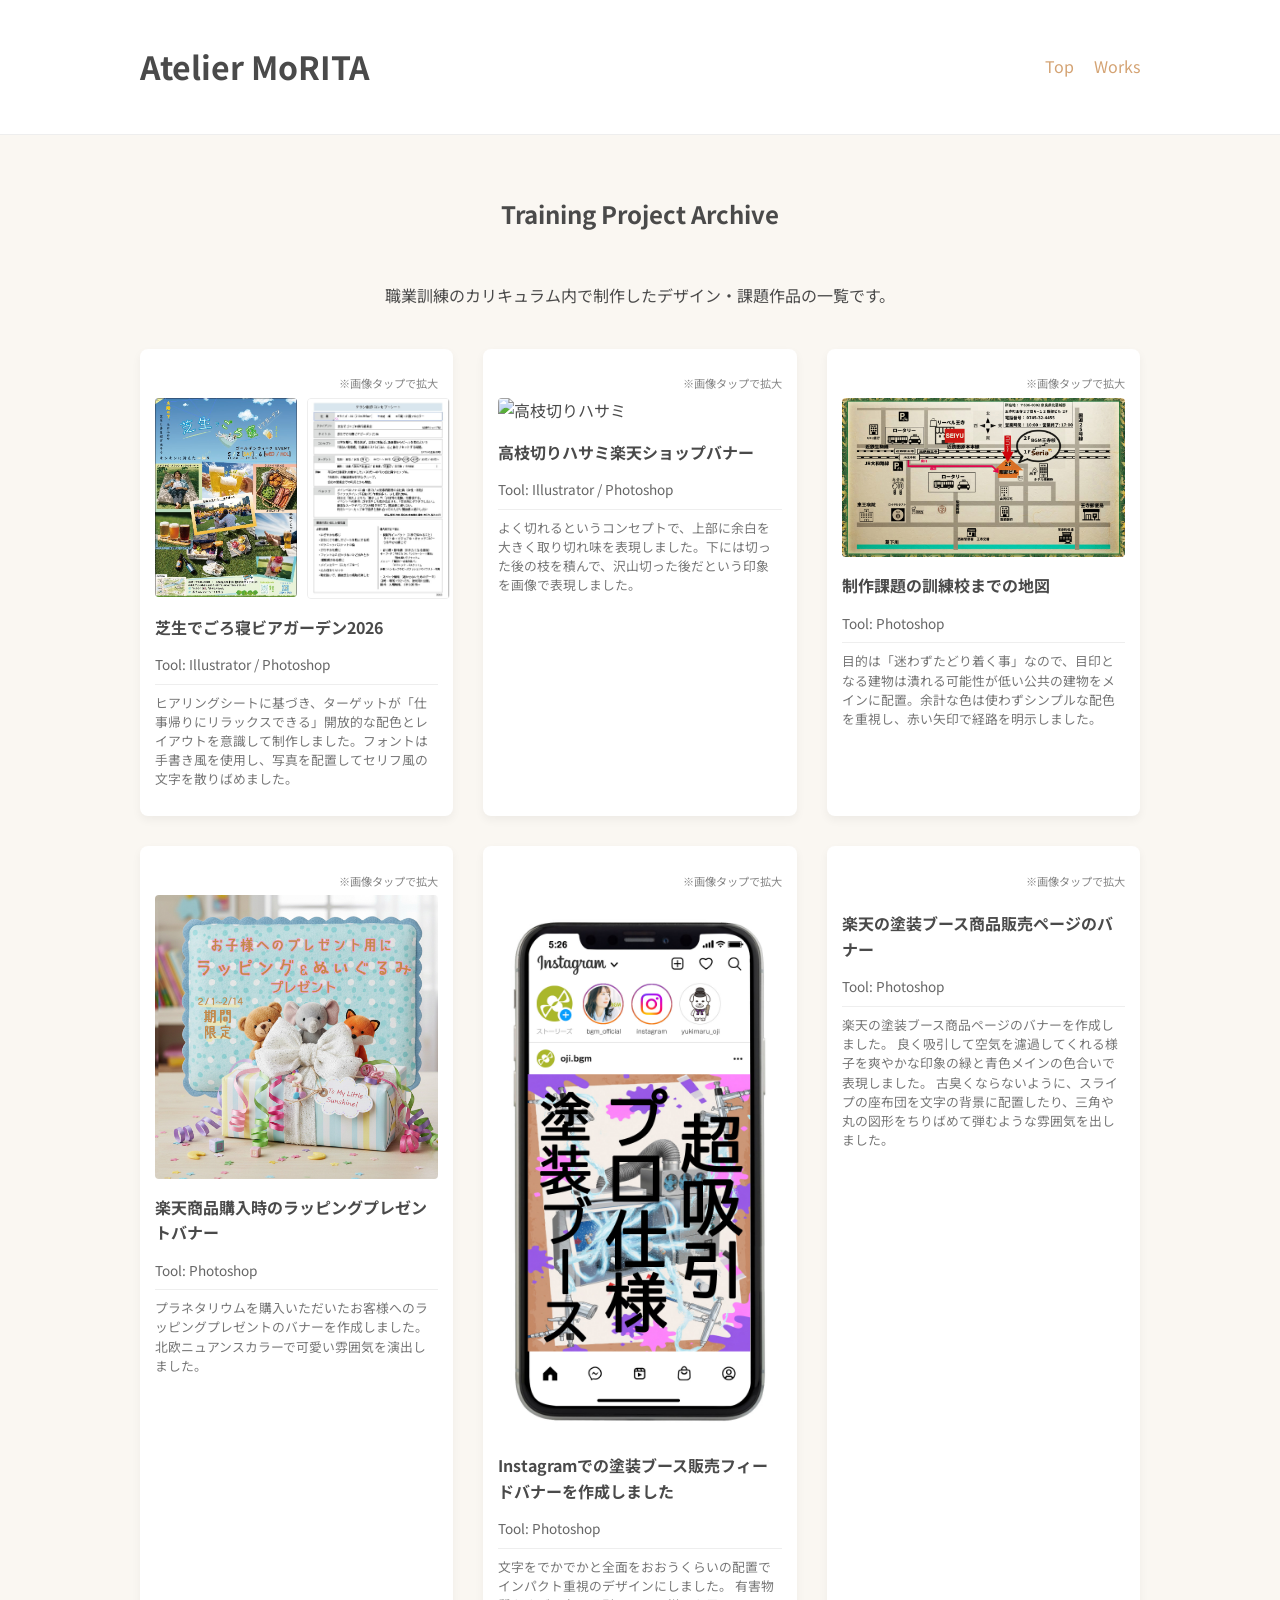
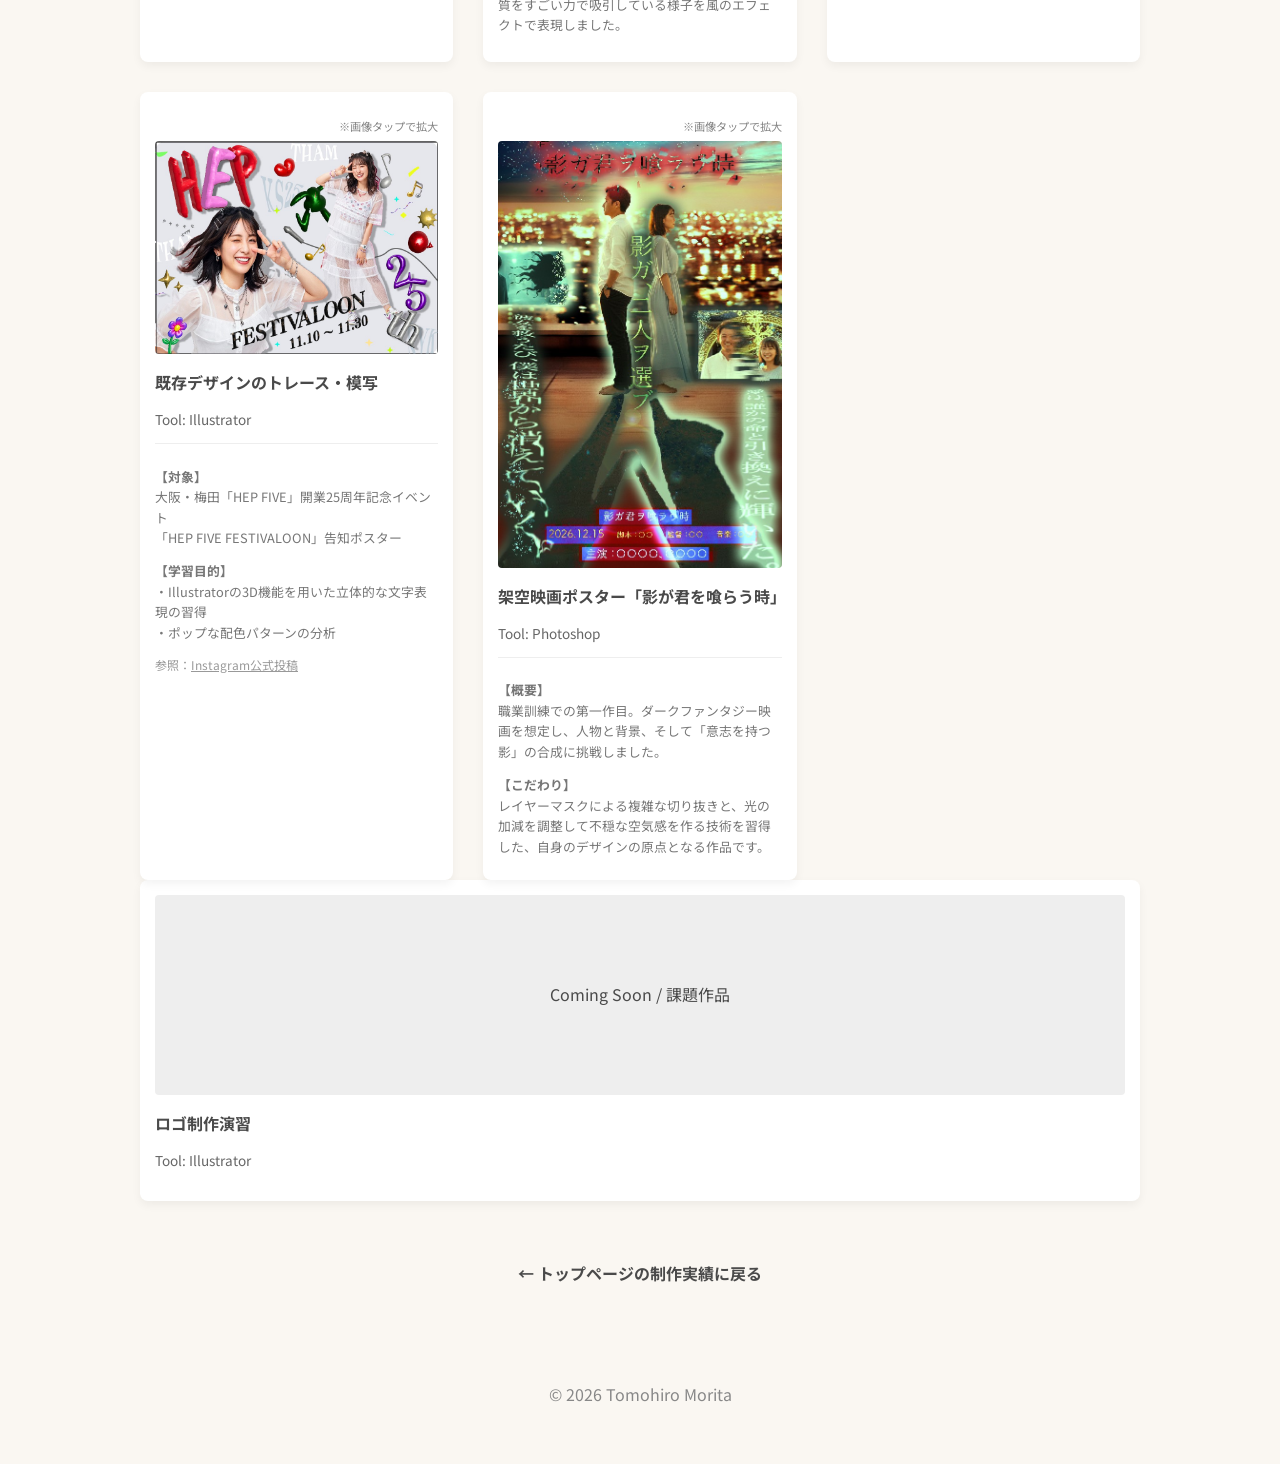
==== archive.html @ 4c2b47b9 "Add files via upload" ====
<!DOCTYPE html>
<html lang="ja">
<head>
    <meta charset="UTF-8">
    <meta name="viewport" content="width=device-width, initial-scale=1.0">
    <title>作品アーカイブ | Atelier MoRITA</title>
    <link href="https://fonts.googleapis.com/css2?family=Noto+Sans+JP:wght@400;700&display=swap" rel="stylesheet">
    <style>
        /* 基本スタイル */
        body {
            font-family: 'Noto Sans JP', sans-serif;
            line-height: 1.6;
            color: #4a4a4a;
            background-color: #faf7f2;
            margin: 0;
            padding: 0;
        }
        header { background: #fff; padding: 20px 0; border-bottom: 1px solid #eee; }
        .header-inner { max-width: 1000px; margin: 0 auto; display: flex; justify-content: space-between; align-items: center; padding: 0 20px; }
        .container { max-width: 1000px; margin: 0 auto; padding: 40px 20px; }
        
        /* アーカイブグリッド */
        .archive-grid {
            display: grid;
            grid-template-columns: repeat(auto-fit, minmax(280px, 1fr));
            gap: 30px;
        }
        .archive-item {
            background: #fff;
            padding: 15px;
            border-radius: 8px;
            box-shadow: 0 4px 10px rgba(0,0,0,0.05);
            overflow: hidden;
        }
        .zoom-img { cursor: pointer; transition: 0.3s; }
        .zoom-img:hover { opacity: 0.8; }

        /* トップへ戻るボタン */
        #back-to-top {
            position: fixed;
            bottom: 30px;
            right: 30px;
            width: 50px;
            height: 50px;
            background-color: #f0ad4e; /* オレンジ */
            color: white;
            border: none;
            border-radius: 50%;
            cursor: pointer;
            box-shadow: 0 4px 15px rgba(0,0,0,0.2);
            display: none; /* 最初は隠す */
            z-index: 9999;
            align-items: center;
            justify-content: center;
            font-size: 24px;
        }

        /* モーダル（画像拡大） */
        .modal {
            display: none;
            position: fixed;
            z-index: 10000;
            top: 0; left: 0; width: 100%; height: 100%;
            background: rgba(0,0,0,0.8);
            justify-content: center;
            align-items: center;
        }
        #modalImg { max-width: 90%; max-height: 90%; border-radius: 8px; }

        footer { text-align: center; padding: 40px 0; color: #888; }
    </style>
</head>
<body>

<header>
    <div class="header-inner">
        <h1><a href="index.html" style="text-decoration: none; color: inherit;">Atelier MoRITA</a></h1>
        <nav>
            <ul style="list-style: none; display: flex; gap: 20px; margin: 0; padding: 0;">
                <li><a href="index.html" style="text-decoration: none; color: #d4a373;">Top</a></li>
                <li><a href="index.html#works" style="text-decoration: none; color: #d4a373;">Works</a></li>
            </ul>
        </nav>
    </div>
</header>

<main class="container">
  <section id="archive">
    <h2 style="text-align: center; margin-bottom: 50px;">Training Project Archive</h2>
    <p style="text-align: center; margin-bottom: 40px;">職業訓練のカリキュラム内で制作したデザイン・課題作品の一覧です。</p>

   <div class="archive-grid" style="display: grid; grid-template-columns: repeat(auto-fit, minmax(280px, 1fr)); gap: 30px;">
  
  <div class="archive-item" style="background: #fff; padding: 15px; border-radius: 8px; box-shadow: 0 4px 10px rgba(0,0,0,0.05); overflow: hidden;">
    <p style="font-size: 0.7rem; color: #888; margin-bottom: 5px; text-align: right;">※画像タップで拡大</p>
    <div style="display: flex; gap: 10px; margin-bottom: 15px; align-items: flex-start;">
      <img src="beer-garden.jpg" alt="ビアガーデンチラシ" class="zoom-img" style="width: 50%; height: auto; border-radius: 4px; cursor: pointer; transition: 0.3s;">
      <img src="hearing-sheet.jpg" alt="ヒアリングシート" class="zoom-img" style="width: 50%; height: auto; border-radius: 4px; border: 1px solid #eee; cursor: pointer; transition: 0.3s;">
    </div>
    <h3 style="font-size: 1rem; margin-bottom: 5px;">芝生でごろ寝ビアガーデン2026</h3>
    <p style="font-size: 0.85rem; color: #666; margin-bottom: 8px;">Tool: Illustrator / Photoshop</p>
    <p style="font-size: 0.8rem; color: #777; line-height: 1.5; border-top: 1px solid #eee; padding-top: 8px; margin-top: 8px;">
      ヒアリングシートに基づき、ターゲットが「仕事帰りにリラックスできる」開放的な配色とレイアウトを意識して制作しました。フォントは手書き風を使用し、写真を配置してセリフ風の文字を散りばめました。
    </p>
  </div>

  <div class="archive-item" style="background: #fff; padding: 15px; border-radius: 8px; box-shadow: 0 4px 10px rgba(0,0,0,0.05); overflow: hidden;">
    <p style="font-size: 0.7rem; color: #888; margin-bottom: 5px; text-align: right;">※画像タップで拡大</p>
    <div style="display: flex; gap: 10px; margin-bottom: 15px; align-items: flex-start;">
      <img src="takaeda-hasami.jpg" alt="高枝切りハサミ" class="zoom-img" style="width: 100%; height: auto; border-radius: 4px; cursor: pointer; transition: 0.3s;">
    </div>
    <h3 style="font-size: 1rem; margin-bottom: 5px;">高枝切りハサミ楽天ショップバナー</h3>
    <p style="font-size: 0.85rem; color: #666; margin-bottom: 8px;">Tool: Illustrator / Photoshop</p>
    <p style="font-size: 0.8rem; color: #777; line-height: 1.5; border-top: 1px solid #eee; padding-top: 8px; margin-top: 8px;">
      よく切れるというコンセプトで、上部に余白を大きく取り切れ味を表現しました。下には切った後の枝を積んで、沢山切った後だという印象を画像で表現しました。
    </p>
      </div>
      
      <div class="archive-item" style="background: #fff; padding: 15px; border-radius: 8px; box-shadow: 0 4px 10px rgba(0,0,0,0.05); overflow: hidden;">
    <p style="font-size: 0.7rem; color: #888; margin-bottom: 5px; text-align: right;">※画像タップで拡大</p>
    <div style="display: flex; gap: 10px; margin-bottom: 15px; align-items: flex-start;">
      <img src="keiro.jpg" alt="地図作成" class="zoom-img" style="width: 100%; height: auto; border-radius: 4px; cursor: pointer; transition: 0.3s;">
    </div>
    <h3 style="font-size: 1rem; margin-bottom: 5px;">制作課題の訓練校までの地図</h3>
    <p style="font-size: 0.85rem; color: #666; margin-bottom: 8px;">Tool: Photoshop</p>
    <p style="font-size: 0.8rem; color: #777; line-height: 1.5; border-top: 1px solid #eee; padding-top: 8px; margin-top: 8px;">
      目的は「迷わずたどり着く事」なので、目印となる建物は潰れる可能性が低い公共の建物をメインに配置。余計な色は使わずシンプルな配色を重視し、赤い矢印で経路を明示しました。
    </p>
  </div>

        <div class="archive-item" style="background: #fff; padding: 15px; border-radius: 8px; box-shadow: 0 4px 10px rgba(0,0,0,0.05); overflow: hidden;">
    <p style="font-size: 0.7rem; color: #888; margin-bottom: 5px; text-align: right;">※画像タップで拡大</p>
    <div style="display: flex; gap: 10px; margin-bottom: 15px; align-items: flex-start;">
      <img src="present.jpg" alt="プレゼント" class="zoom-img" style="width: 100%; height: auto; border-radius: 4px; cursor: pointer; transition: 0.3s;">
    </div>
    <h3 style="font-size: 1rem; margin-bottom: 5px;">楽天商品購入時のラッピングプレゼントバナー</h3>
    <p style="font-size: 0.85rem; color: #666; margin-bottom: 8px;">Tool: Photoshop</p>
    <p style="font-size: 0.8rem; color: #777; line-height: 1.5; border-top: 1px solid #eee; padding-top: 8px; margin-top: 8px;">
      プラネタリウムを購入いただいたお客様へのラッピングプレゼントのバナーを作成しました。
      北欧ニュアンスカラーで可愛い雰囲気を演出しました。
    </p>
  </div>

         <div class="archive-item" style="background: #fff; padding: 15px; border-radius: 8px; box-shadow: 0 4px 10px rgba(0,0,0,0.05); overflow: hidden;">
    <p style="font-size: 0.7rem; color: #888; margin-bottom: 5px; text-align: right;">※画像タップで拡大</p>
    <div style="display: flex; gap: 10px; margin-bottom: 15px; align-items: flex-start;">
      <img src="instagram feed.jpg" alt="インスタグラムフィード" class="zoom-img" style="width: 100%; height: auto; border-radius: 4px; cursor: pointer; transition: 0.3s;">
    </div>
    <h3 style="font-size: 1rem; margin-bottom: 5px;">Instagramでの塗装ブース販売フィードバナーを作成しました</h3>
    <p style="font-size: 0.85rem; color: #666; margin-bottom: 8px;">Tool: Photoshop</p>
    <p style="font-size: 0.8rem; color: #777; line-height: 1.5; border-top: 1px solid #eee; padding-top: 8px; margin-top: 8px;">
      文字をでかでかと全面をおおうくらいの配置でインパクト重視のデザインにしました。
      有害物質をすごい力で吸引している様子を風のエフェクトで表現しました。
    </p>
  </div>
  
           <div class="archive-item" style="background: #fff; padding: 15px; border-radius: 8px; box-shadow: 0 4px 10px rgba(0,0,0,0.05); overflow: hidden;">
    <p style="font-size: 0.7rem; color: #888; margin-bottom: 5px; text-align: right;">※画像タップで拡大</p>
    <div style="display: flex; gap: 10px; margin-bottom: 15px; align-items: flex-start;">
      <img src="tosou.jpg" alt=""塗装ブース楽天" class="zoom-img" style="width: 100%; height: auto; border-radius: 4px; cursor: pointer; transition: 0.3s;">
    </div>
    <h3 style="font-size: 1rem; margin-bottom: 5px;">楽天の塗装ブース商品販売ページのバナー</h3>
    <p style="font-size: 0.85rem; color: #666; margin-bottom: 8px;">Tool: Photoshop</p>
    <p style="font-size: 0.8rem; color: #777; line-height: 1.5; border-top: 1px solid #eee; padding-top: 8px; margin-top: 8px;">
      楽天の塗装ブース商品ページのバナーを作成しました。
      良く吸引して空気を濾過してくれる様子を爽やかな印象の緑と青色メインの色合いで表現しました。
      古臭くならないように、スライプの座布団を文字の背景に配置したり、三角や丸の図形をちりばめて弾むような雰囲気を出しました。
    </p>
  </div>


<div class="archive-item" style="background: #fff; padding: 15px; border-radius: 8px; box-shadow: 0 4px 10px rgba(0,0,0,0.05); overflow: hidden;">
  <p style="font-size: 0.7rem; color: #888; margin-bottom: 5px; text-align: right;">※画像タップで拡大</p>
  
  <div style="display: flex; gap: 10px; margin-bottom: 15px; align-items: flex-start;">
    <img src="rensyuu.jpg" alt="チラシトレース" class="zoom-img" style="width: 100%; height: auto; border-radius: 4px; cursor: pointer; transition: 0.3s;">
  </div>
  
  <h3 style="font-size: 1rem; margin-bottom: 5px;">既存デザインのトレース・模写</h3>
  <p style="font-size: 0.85rem; color: #666; margin-bottom: 12px;">Tool: Illustrator</p>
  
  <div style="font-size: 0.8rem; color: #777; line-height: 1.6; border-top: 1px solid #eee; padding-top: 10px;">
    <p style="margin-bottom: 8px;">
      <strong>【対象】</strong><br>
      大阪・梅田「HEP FIVE」開業25周年記念イベント<br>「HEP FIVE FESTIVALOON」告知ポスター
    </p>
    
    <p style="margin-bottom: 8px;">
      <strong>【学習目的】</strong><br>
      ・Illustratorの3D機能を用いた立体的な文字表現の習得<br>
      ・ポップな配色パターンの分析
    </p>
    
    <p style="font-size: 0.75rem; color: #999;">
      参照：<a href="https://www.instagram.com/p/CzFnPCrvrzD/" target="_blank" style="color: inherit; text-decoration: underline;">Instagram公式投稿</a>
    </p>
  </div>
</div>


<div class="archive-item" style="background: #fff; padding: 15px; border-radius: 8px; box-shadow: 0 4px 10px rgba(0,0,0,0.05); overflow: hidden;">
  <p style="font-size: 0.7rem; color: #888; margin-bottom: 5px; text-align: right;">※画像タップで拡大</p>
  
  <div style="display: flex; gap: 10px; margin-bottom: 15px; align-items: flex-start;">
    <img src="eiga.jpg" alt="映画告知ポスター制作" class="zoom-img" style="width: 100%; height: auto; border-radius: 4px; cursor: pointer; transition: 0.3s;">
  </div>
  
  <h3 style="font-size: 1rem; margin-bottom: 5px;">架空映画ポスター「影が君を喰らう時」</h3>
  <p style="font-size: 0.85rem; color: #666; margin-bottom: 12px;">Tool: Photoshop</p>
  
  <div style="font-size: 0.8rem; color: #777; line-height: 1.6; border-top: 1px solid #eee; padding-top: 10px;">
    <p style="margin-bottom: 8px;">
      <strong>【概要】</strong><br>
      職業訓練での第一作目。ダークファンタジー映画を想定し、人物と背景、そして「意志を持つ影」の合成に挑戦しました。
    </p>
    
    <p style="margin-bottom: 8px;">
      <strong>【こだわり】</strong><br>
      レイヤーマスクによる複雑な切り抜きと、光の加減を調整して不穏な空気感を作る技術を習得した、自身のデザインの原点となる作品です。
    </p>
  </div>
</div>


</div>



      <div class="archive-item" style="background: #fff; padding: 15px; border-radius: 8px; box-shadow: 0 4px 10px rgba(0,0,0,0.05);">
        <div style="width: 100%; height: 200px; background: #eee; display: flex; align-items: center; justify-content: center; border-radius: 4px; margin-bottom: 15px;">
          <span>Coming Soon / 課題作品</span>
        </div>
        <h3 style="font-size: 1rem; margin-bottom: 5px;">ロゴ制作演習</h3>
        <p style="font-size: 0.85rem; color: #666;">Tool: Illustrator</p>
      </div>

    </div> <div style="text-align: center; margin-top: 60px;">
      <a href="index.html#works" class="back-to-top-link" style="color: var(--main-color); font-weight: bold; text-decoration: none;">← トップページの制作実績に戻る</a>
    </div>
  </section>
</main>

<footer>
    <p>© 2026 Tomohiro Morita</p>
</footer>

<div id="imageModal" class="modal" onclick="this.style.display='none'">
    <img id="modalImg">
</div>

<button id="back-to-top" onclick="scrollToTop()">↑</button>

<script>
    // 拡大処理
    const images = document.querySelectorAll('.zoom-img');
    const modal = document.getElementById('imageModal');
    const modalImg = document.getElementById('modalImg');

    images.forEach(img => {
        img.onclick = function() {
            modal.style.display = "flex";
            modalImg.src = this.src;
        }
    });

    // スクロールでボタンを表示
    window.onscroll = function() {
        const btn = document.getElementById("back-to-top");
        if (document.body.scrollTop > 300 || document.documentElement.scrollTop > 300) {
            btn.style.display = "flex";
        } else {
            btn.style.display = "none";
        }
    };

    function scrollToTop() {
        window.scrollTo({ top: 0, behavior: "smooth" });
    }
</script>

</body>
</html>
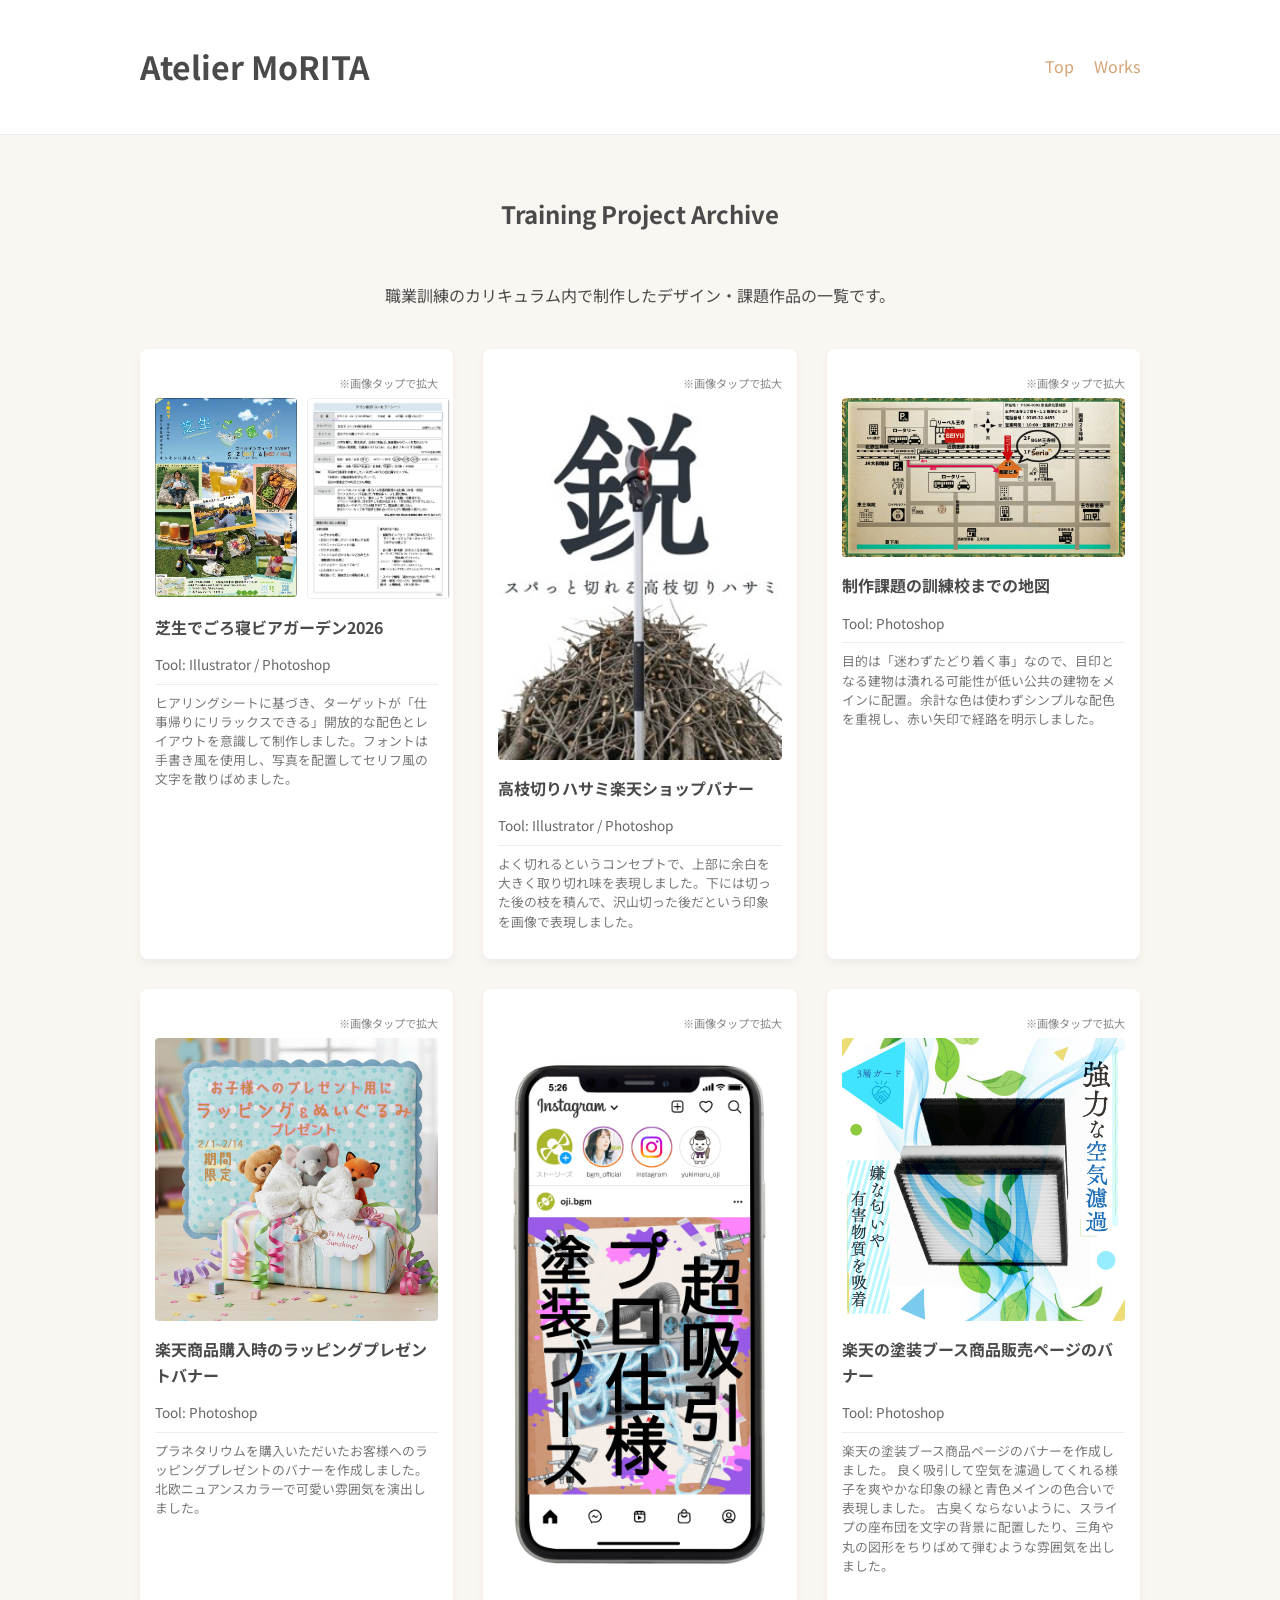
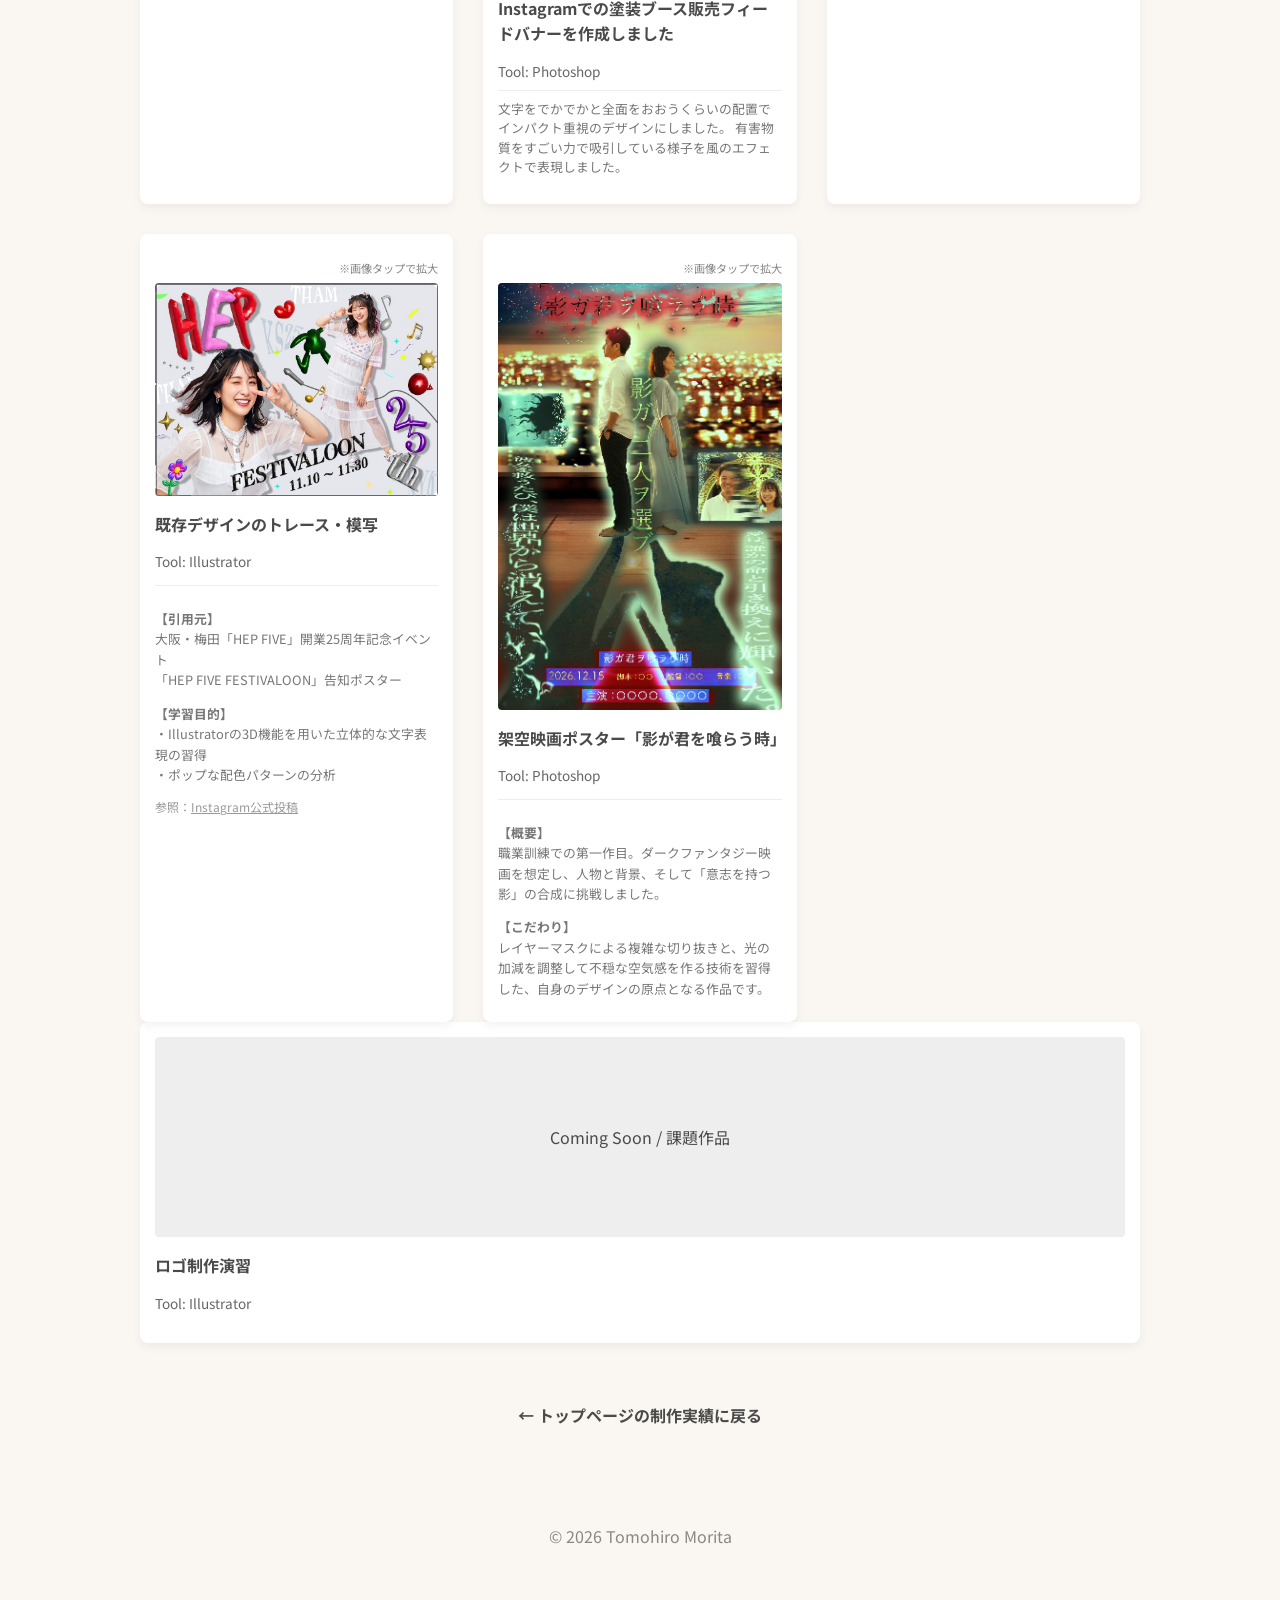
==== commit 3ec58736: "Add files via upload" ====
--- a/archive.html
+++ b/archive.html
@@ -181,7 +181,7 @@
   
   <div style="font-size: 0.8rem; color: #777; line-height: 1.6; border-top: 1px solid #eee; padding-top: 10px;">
     <p style="margin-bottom: 8px;">
-      <strong>【対象】</strong><br>
+      <strong>【引用元】</strong><br>
       大阪・梅田「HEP FIVE」開業25周年記念イベント<br>「HEP FIVE FESTIVALOON」告知ポスター
     </p>
     
